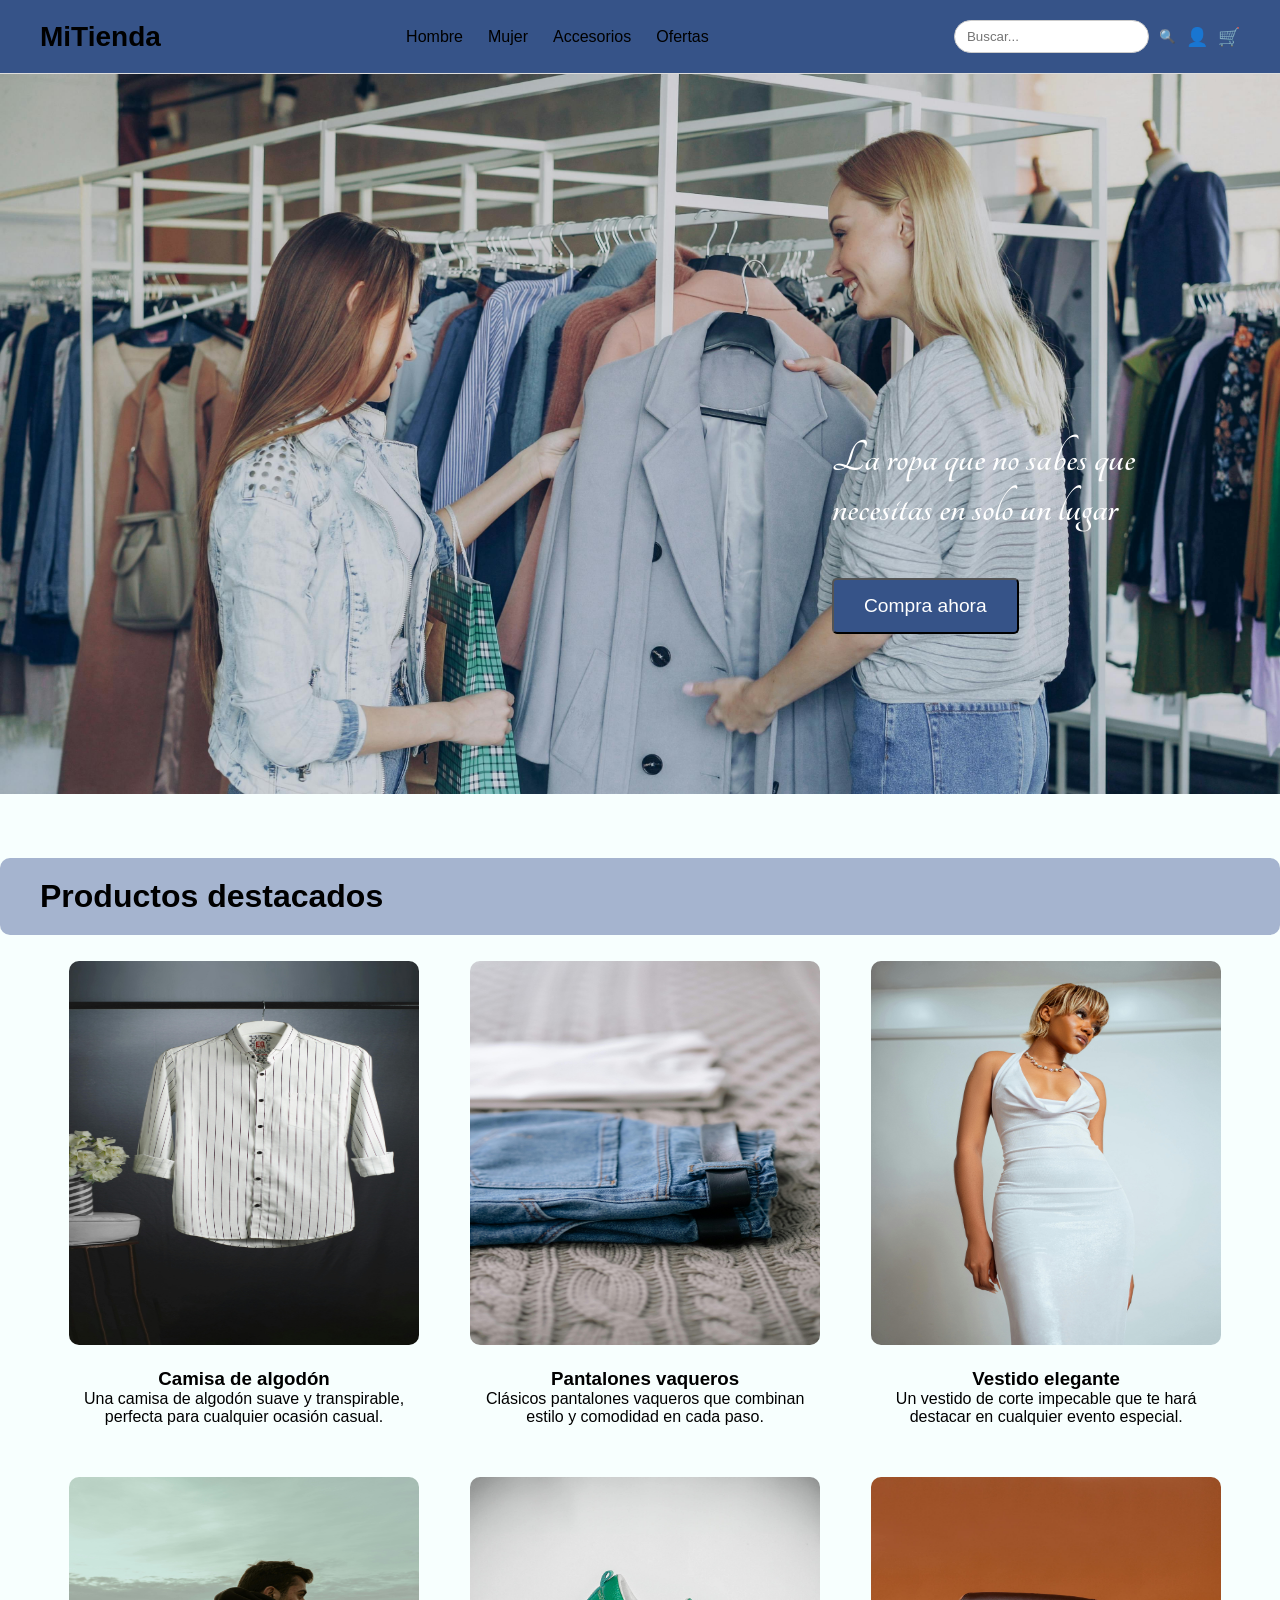
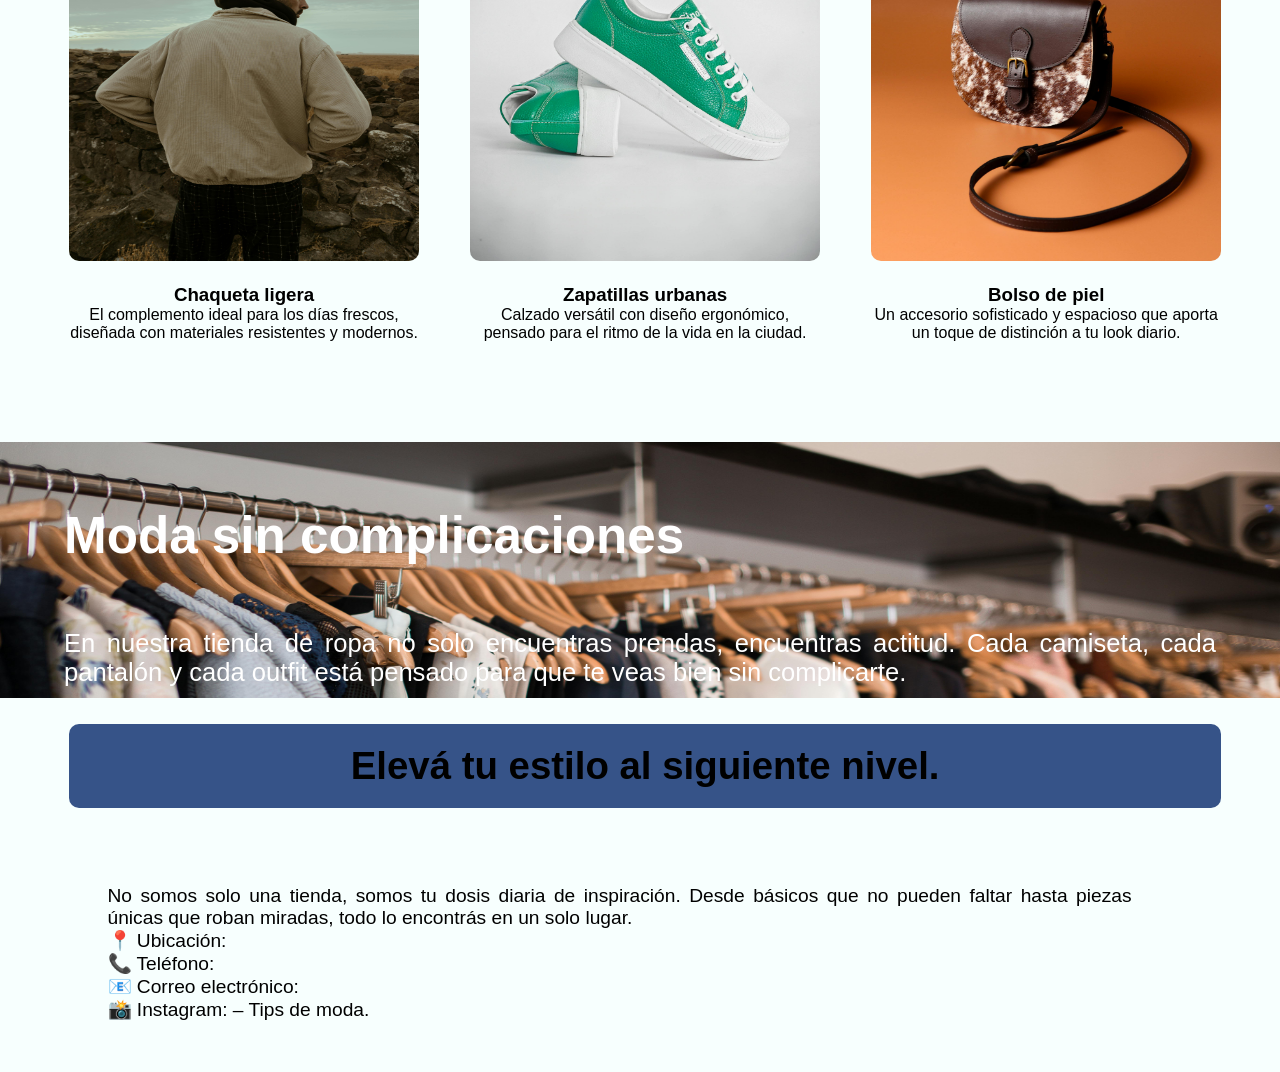
==== tienda_ropa-main/tienda_ropa-main/index.html @ 3872d067 "añadiendo grid" ====
<!DOCTYPE html>
<html lang="en">
<head>
    <title>Tienda de ropa</title>
    <link rel="preconnect" href="https://fonts.googleapis.com">
    <link rel="preconnect" href="https://fonts.gstatic.com" crossorigin>
    <link href="https://fonts.googleapis.com/css2?family=Dancing+Script:wght@400..700&family=Tangerine:wght@400;700&display=swap" rel="stylesheet">
    <link rel="stylesheet" href="styles/styles.css">
</head>
<body>

<header class="barraNavegacion">
    <div class="nav-izquierda">
        <h1 class="logo">MiTienda</h1>
    </div>

    <nav class="nav-centro">
        <a href="#">Hombre</a>
        <a href="#">Mujer</a>
        <a href="#">Accesorios</a>
        <a href="#">Ofertas</a>
    </nav>

    <div class="nav-derecha">
        <input type="text" placeholder="Buscar..." class="buscador">
        <button>🔍</button>
        <span>👤</span>
        <span>🛒</span>
    </div>
</header>
<div class="container_imagen_principal">
        <img src="Imagenes/imagenprincipal.jpg" alt="">
    <h2> La ropa que no sabes que necesitas en solo un lugar  </h2> 
    <button>Compra ahora</button>
    </div>
<div class="container_separador">
    <h2>Productos destacados</h2>
</div>
        
            <div class="container_productos_destacados">
            <div class="producto">
                <img src="Imagenes/Producto1.jpg" alt="Camisa de algodón">
                <h3>Camisa de algodón</h3>
                <p>Una camisa de algodón suave y transpirable, perfecta para cualquier ocasión casual.</p>
            </div>

            <div class="producto">
                <img src="Imagenes/Producto2.jpg" alt="Pantalones vaqueros">
                <h3>Pantalones vaqueros</h3>
                <p>Clásicos pantalones vaqueros que combinan estilo y comodidad en cada paso.</p>
            </div>

            <div class="producto">
                <img src="Imagenes/Producto3.jpg" alt="Vestido elegante">
                <h3>Vestido elegante</h3>
                <p>Un vestido de corte impecable que te hará destacar en cualquier evento especial.</p>
            </div>

            <div class="producto">
                <img src="Imagenes/Producto4.jpg" alt="Chaqueta ligera">
                <h3>Chaqueta ligera</h3>
                <p>El complemento ideal para los días frescos, diseñada con materiales resistentes y modernos.</p>
            </div>

            <div class="producto">
                <img src="Imagenes/Producto5.jpg" alt="Zapatillas urbanas">
                <h3>Zapatillas urbanas</h3>
                <p>Calzado versátil con diseño ergonómico, pensado para el ritmo de la vida en la ciudad.</p>
            </div>

            <div class="producto">
                <img src="Imagenes/Producto6.jpg" alt="Bolso de piel">
                <h3>Bolso de piel</h3>
                <p>Un accesorio sofisticado y espacioso que aporta un toque de distinción a tu look diario.</p>
            </div>
    </div>

    <div class="carrusel"> 

    <div class ="imagenes">
        <ul> 

            <li>
                <img src="Imagenes/Ropa1.jpg" alt="">
                <div class ="texto">
                    <h2>Moda sin complicaciones</h2>
                    <p>En nuestra tienda de ropa no solo encuentras prendas, encuentras actitud. Cada camiseta, cada pantalón y cada outfit está pensado para que te veas bien sin complicarte.</p>
                </div>
            </li>

            <li>
                <img src="Imagenes/Ropa2.jpg" alt="">
                <div class ="texto">
                    <h2>Tu estilo, tu elección</h2>
                    <p>No importa si buscas algo cómodo para el día a día o un look que llame la atención — aquí tienes opciones que van contigo, con tu estilo y con tu forma de ser.</p>
                </div>
            </li>

            <li>
                <img src="Imagenes/Ropa3.jpg" alt="">
                <div class ="texto">
                    <h2>Renueva tu guardarropa</h2>
                    <p>Descubre lo último en moda y renueva tu estilo con prendas que marcan tendencia para cualquier ocasión.</p>
                </div>
            </li>

            <li>
                <img src="Imagenes/Ropa4.jpg" alt="">
                <div class ="texto">
                    <h2>!Descubre tu nuevo estilo!</h2>
                    <p>Encuentra las últimas tendencias en moda para hombres y mujeres.</p>
                </div>
            </li>

        </ul>
    </div>
    </div>
        <div class="container_final">
            <h2>Elevá tu estilo al siguiente nivel.</h2>
        </div> 
        <div class="container_final_informacion">
            <p>No somos solo una tienda, somos tu dosis diaria de inspiración. Desde básicos que no pueden faltar hasta piezas únicas que roban miradas, todo lo encontrás en un solo lugar.</p>
            <li>📍 Ubicación: </li>
            <li>📞 Teléfono: </li>
            <li>📧 Correo electrónico: </li>
            <li>📸 Instagram: – Tips de moda.</li>
        </div> 
</body>
</html>
---- tienda_ropa-main/tienda_ropa-main/styles/styles.css ----
* {
  margin: 0;
  padding: 0;
  box-sizing: border-box;
  font-family: "Arial", Arial, Helvetica, sans-serif;
}

body {
  background-color: #f7fffe;
}

.barraNavegacion {
  display: flex;
  justify-content: space-between;
  flex-wrap: wrap;
  align-items: center;
  padding: 20px 40px;
  background: #365388;
  border-bottom: 1px solid #ddd;
  position: sticky;
  top: 0;
  z-index: 1000;
}
.barraNavegacion .logo {
  font-size: 28px;
  font-weight: bold;
}
.barraNavegacion .nav-centro {
  display: flex;
  gap: 25px;
}
.barraNavegacion .nav-centro a {
  text-decoration: none;
  color: black;
  font-weight: 500;
}
.barraNavegacion .nav-centro a:hover {
  color: #ff4d4d;
}
.barraNavegacion .nav-derecha {
  display: flex;
  align-items: center;
  gap: 10px;
}
.barraNavegacion .nav-derecha .buscador {
  padding: 8px 12px;
  border: 1px solid #ccc;
  border-radius: 20px;
  outline: none;
}
.barraNavegacion .nav-derecha button {
  border: none;
  background: none;
  cursor: pointer;
}
.barraNavegacion .nav-derecha span {
  cursor: pointer;
  font-size: 18px;
}
.container_imagen_principal{
    position: relative;
    display: flex;
    width: auto;
}

.container_imagen_principal img{
    width: 100%;
}
.container_imagen_principal h2{
    position: absolute;
    font-size: 3.7vw;
    font-family: "Tangerine", cursive;
    top: 50%;
    left: 65%;
    margin-right: 7.5vw;
    color: #ffffff;
}
.container_imagen_principal button{
    position: absolute;
    top: 70%;
    left: 65%;
    padding: 15px 30px;
    font-size: 1.5vw;
    background-color: #365388;
    color: #ffffff;
    border-radius: 5px;
    cursor: pointer;
}
.container_imagen_principal button:hover{
    background-color: #a5b4cf;
    transition: all 0.3s ease-in-out;

}

.container_separador{
    background-color: #a5b4cf;
    margin-top: 5vw;
    display: flex;
    border-radius: 10px;
    width: 100%;
    text-align: center;
}
.container_separador h2{
  text-align: center;
    display: flex;
    width: 100%;
    font-size: 2.5vw;
    color: #000000;
    padding: 20px 40px;
}
.container_productos_destacados{
    margin: 2vw 5.4vw 2vw 5.4vw;
    display: grid;
    grid-template-columns: 1fr 1fr 1fr;
    column-gap: 4vw;
    row-gap: 4vw;
    width: 90%;
    text-align: center;
}
.container_producto{
    background-color: #365388;
    width: 30%;
}
.container_productos_destacados img{
    width: 100%;
    height: 30vw;
    border-radius: 10px;
    margin-bottom: 1.5svw;
}
.container_productos_destacados img:hover{
    transform: scale(1.07);
    transition: all 0.3s ease-in-out;
}

.container_productos_destacados h2{
    font-size: 3vw;
    color: #000000;
    margin-bottom: 20px;
}
.carrusel {
  height: 20vw;
  width: 100%;
  margin: 100px auto 0;
  overflow: hidden;
}
.carrusel ul {
  display: flex;
  padding: 0;
  width: 400%;
  animation: carrusel 30s infinite alternate ease-in-out;
}
.carrusel li {
  width: 100%;
  list-style: none;
  position: relative;
}
.carrusel li img {
  width: 100%;
  height:50vw;
}

.texto {
  position: absolute;
  text-align: justify;
  padding: 0 5vw;
  top: 5vw;
  font-size: 2vw;
  color: #ffffff;
}

.texto h2 {
  text-align: justify;
  font-size: 4vw;
  margin-bottom: 5vw;
  color: #ffffff;
}

@keyframes carrusel {
  0% {
    margin-left: 0;
  }
  20% {
    margin-left: 0;
  }
  25% {
    margin-left: -100%;
  }
  45% {
    margin-left: -100%;
  }
  50% {
    margin-left: -200%;
  }
  70% {
    margin-left: -200%;
  }
  75% {
    margin-left: -300%;
  }
  100% {
    margin-left: -300%;
  }
}
.container_final {
  margin: 2vw 5.4vw 0vw;
  position: relative;
  display: flex;
  flex-direction: column;
  width: 90%;
  text-align: center;
  background-color: #365388;
  border-radius: 10px;
  padding: 20px 40px;
}
.container_final h2 {
  font-size: 3vw;
  color: #000000;
}
.container_final_informacion {
  border-radius: 10px;
  margin: 1vw 3.4vw 1vw 3.4vw;
  position: relative;
  display: flex;
  flex-direction: column;
  width: 90%;
  text-align: justify;
  padding-bottom: 3vw;
}
.container_final_informacion p {
  padding: 5vw 5vw 0 5vw;
  font-size: 1.5vw;
  color: #000000;
}
.container_final_informacion li {
  list-style: none;
  padding: 0 5vw;
  font-size: 1.5vw;
  color: #000000;
}
/*# sourceMappingURL=styles.css.map */
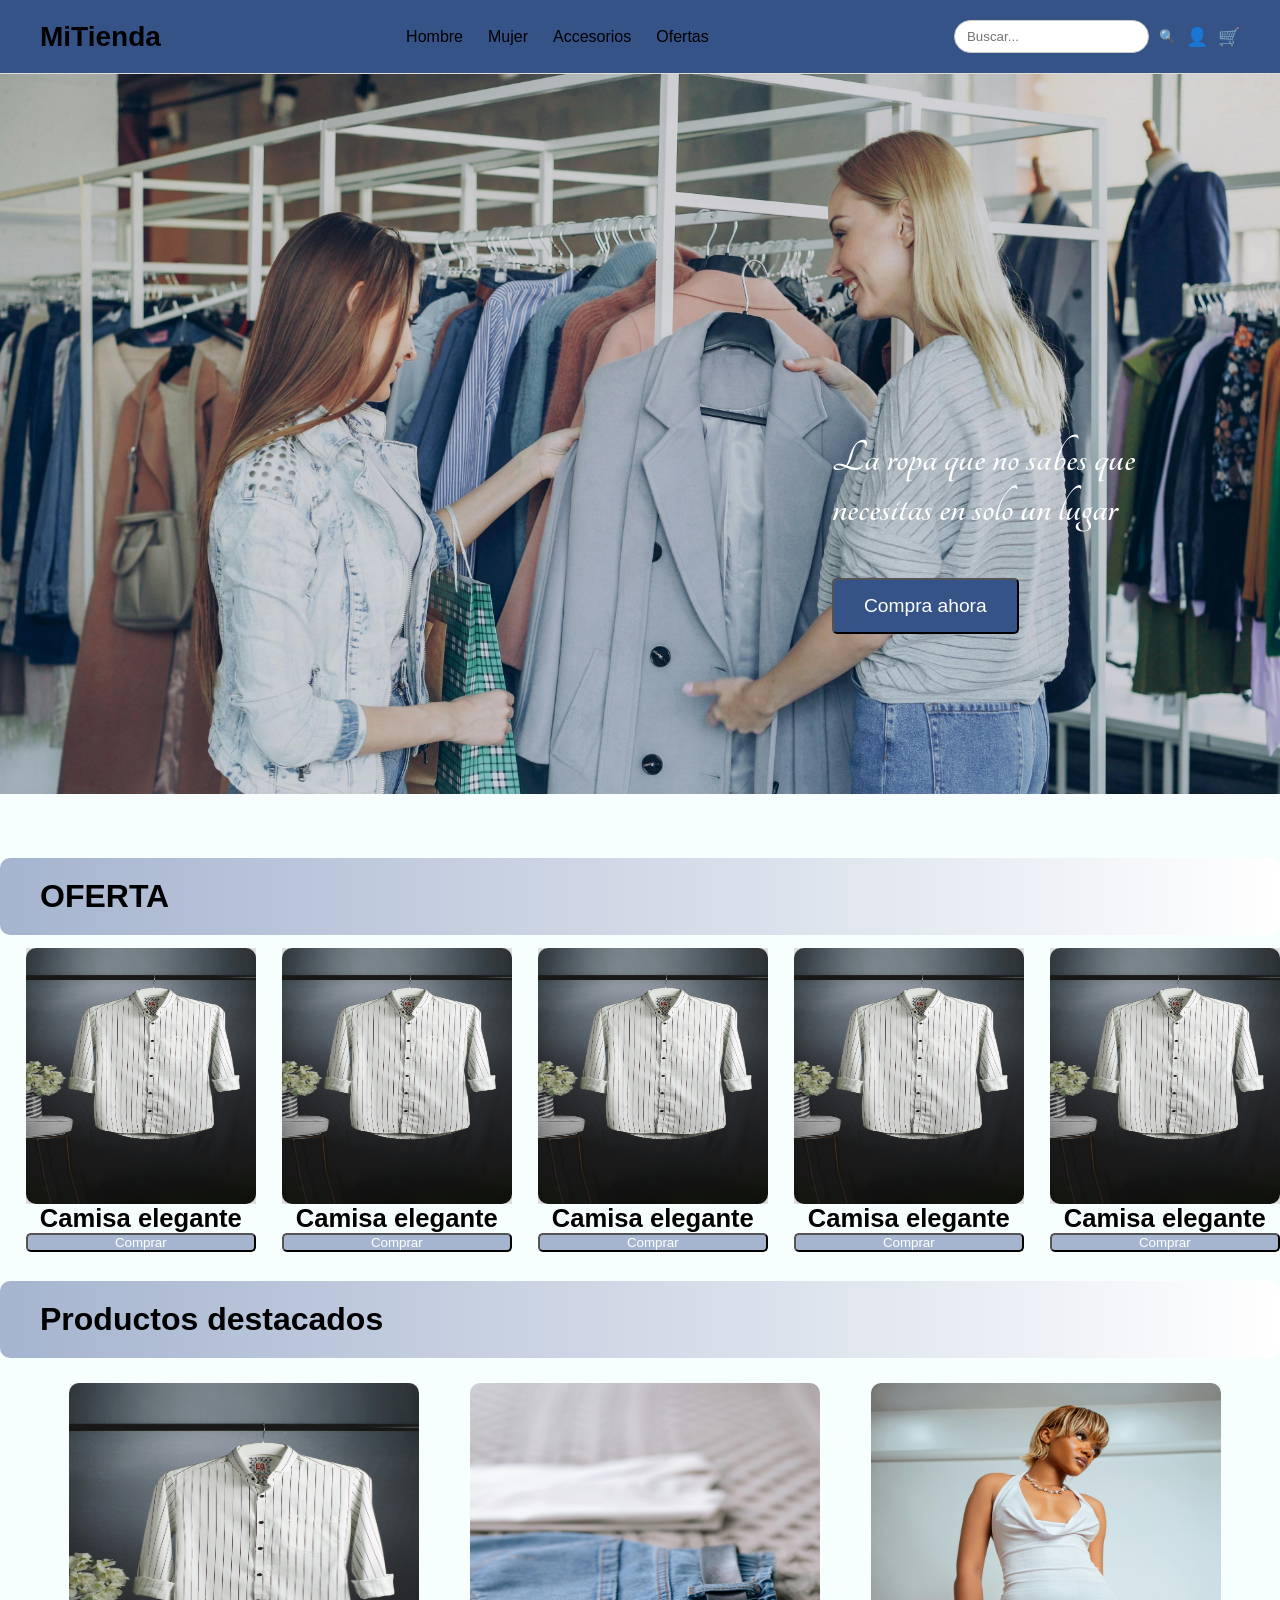
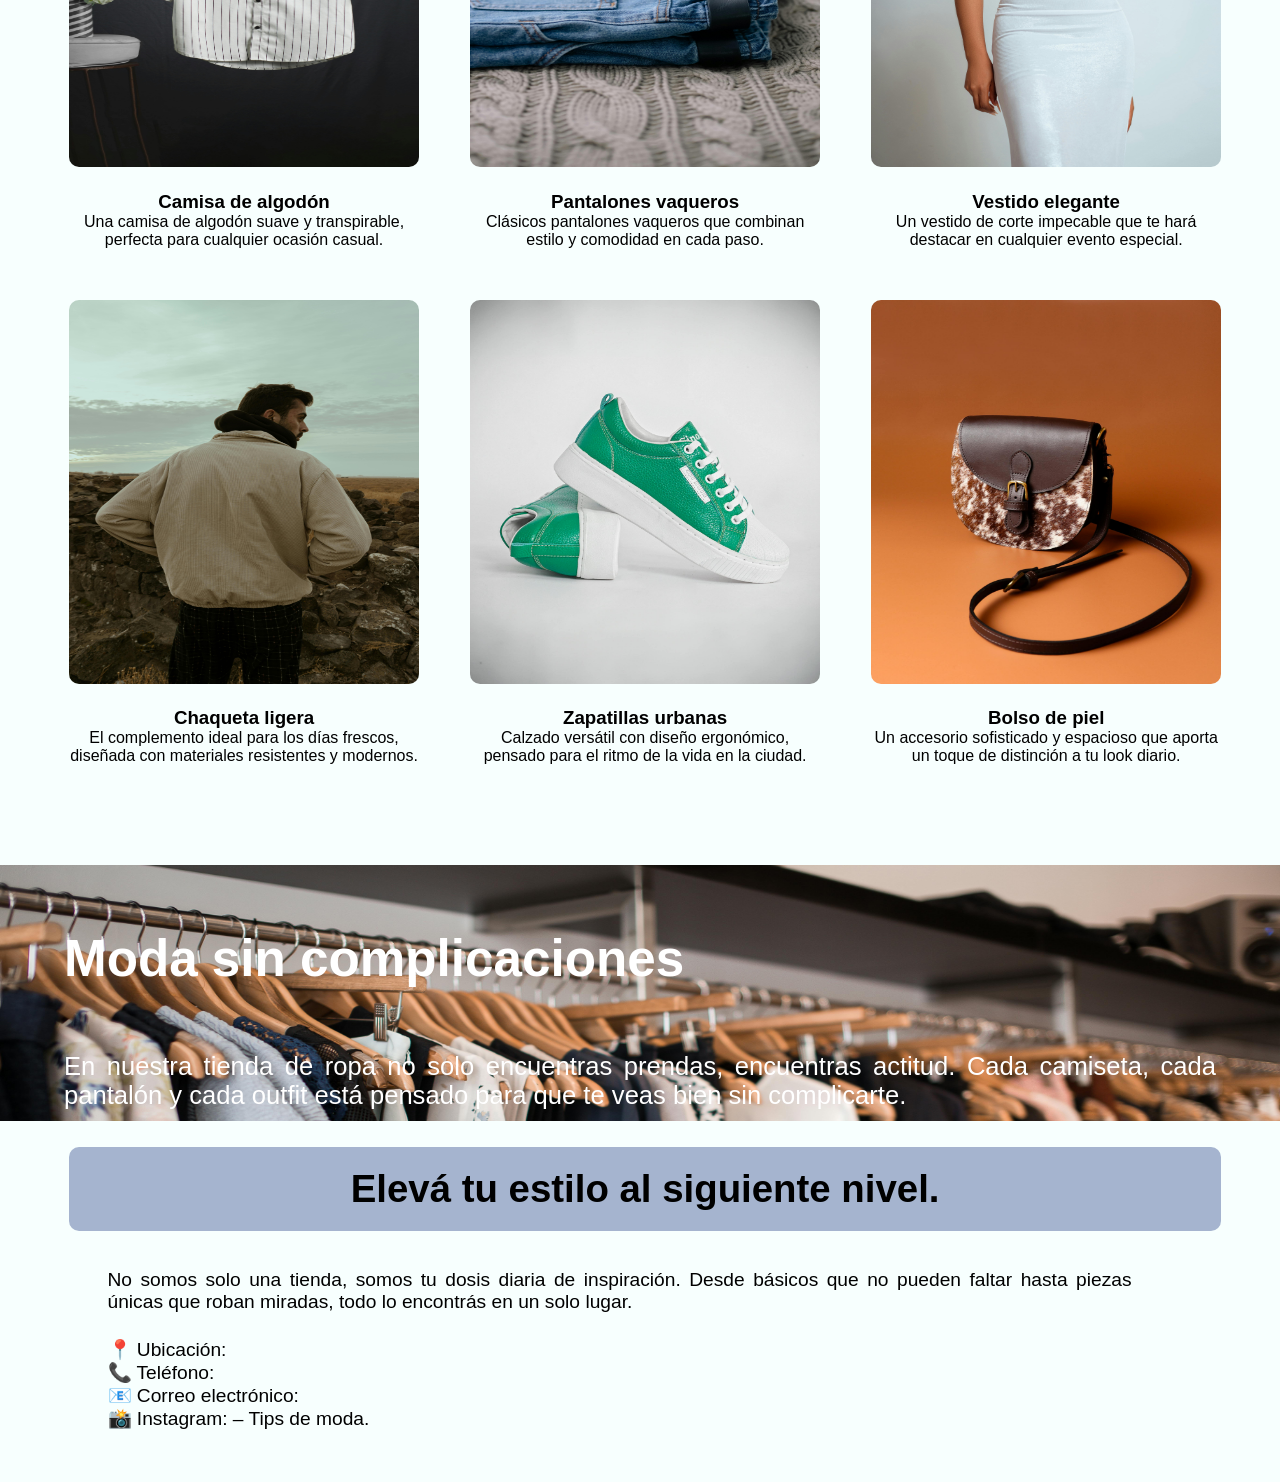
==== commit f265c3df: "Añadir mas estilos" ====
--- a/tienda_ropa-main/tienda_ropa-main/index.html
+++ b/tienda_ropa-main/tienda_ropa-main/index.html
@@ -28,15 +28,59 @@
         <span>🛒</span>
     </div>
 </header>
+    
+</div>
 <div class="container_imagen_principal">
         <img src="Imagenes/imagenprincipal.jpg" alt="">
     <h2> La ropa que no sabes que necesitas en solo un lugar  </h2> 
-    <button>Compra ahora</button>
+        <button>Compra ahora</button>
+        </div>
+        
+        <div class="separador_oferta">
+            <h2> OFERTA </h2>
+        </div>
+        
+        <div class="container_promociones">   
+        <div class = "card">
+        <img src ="Imagenes/Producto1.jpg" alt ="camisa negra">
+        <h2>Camisa elegante</h2>
+        <button>Comprar</button>
+        
+        </div>
+        <div class = "card">
+        <img src ="Imagenes/Producto1.jpg" alt ="camisa negra">
+        <h2>Camisa elegante</h2>
+        <button>Comprar</button>
+        
+        </div>
+        <div class = "card">
+        <img src ="Imagenes/Producto1.jpg" alt ="camisa negra">
+        <h2>Camisa elegante</h2>
+        <button>Comprar</button>
+        
+        </div>
+        <div class = "card">
+        <img src ="Imagenes/Producto1.jpg" alt ="camisa negra">
+        <h2>Camisa elegante</h2>
+        <button>Comprar</button>
+        
+        </div>
+        <div class = "card">
+        <img src ="Imagenes/Producto1.jpg" alt ="camisa negra">
+        <h2>Camisa elegante</h2>
+        <button>Comprar</button>
+        
+        </div>
+   
+        </div>
+        
+
     </div>
-<div class="container_separador">
-    <h2>Productos destacados</h2>
-</div>
+    <div class="container_separador">
+        <h2>Productos destacados</h2>
         
+    </div>
+
             <div class="container_productos_destacados">
             <div class="producto">
                 <img src="Imagenes/Producto1.jpg" alt="Camisa de algodón">
@@ -115,15 +159,17 @@
         </ul>
     </div>
     </div>
-        <div class="container_final">
+        <footer class="container_final">
+            <div class="container_final_tit">
             <h2>Elevá tu estilo al siguiente nivel.</h2>
-        </div> 
+            </div> 
         <div class="container_final_informacion">
             <p>No somos solo una tienda, somos tu dosis diaria de inspiración. Desde básicos que no pueden faltar hasta piezas únicas que roban miradas, todo lo encontrás en un solo lugar.</p>
             <li>📍 Ubicación: </li>
             <li>📞 Teléfono: </li>
             <li>📧 Correo electrónico: </li>
             <li>📸 Instagram: – Tips de moda.</li>
-        </div> 
+        </div>
+        </footer> 
 </body>
 </html>
--- a/tienda_ropa-main/tienda_ropa-main/styles/styles.css
+++ b/tienda_ropa-main/tienda_ropa-main/styles/styles.css
@@ -91,9 +91,57 @@
     transition: all 0.3s ease-in-out;
 
 }
+.separador_oferta h2{
+  display: flex;
+  width: 100%;
+  border-radius: 10px;
+  text-align: center;
+  margin-top: 5vw;
+  padding: 20px 40px;
+  font-size: 2.5vw;
+   background: linear-gradient(to right, #a5b4cf, #ffffff);
+}
+
+.container_promociones{
+display: flex;
+width: 100%;
+height: 20vw;
+margin-bottom: 7vw;
+}
+.container_promociones .card {
+  margin-top: 1vw;
+  margin-bottom: 1vw;
+  margin-left: 2vw;
+  display: flex;
+  background-color: #ddd;
+  width: 20vw;
+  height: 20vw;
+  flex-direction: column;
+}
+.container_promociones .card img{
+  border-radius: 10px;
+  width: 100%;
+  height: 100%;
+}
+.container_promociones h2 {
+  text-align: center;
+  display: block;
+  font-size: 2vw;
+}
+.container_promociones button{
+   background-color: #a5b4cf;
+    color: #ffffff;
+    border-radius: 5px;
+    cursor: pointer;
+}
+.container_promociones button:hover{
+    background-color: #cfd5e0;
+    transition: all 0.3s ease-in-out;
+
+}
 
 .container_separador{
-    background-color: #a5b4cf;
+   background: linear-gradient(to right, #a5b4cf, #ffffff);
     margin-top: 5vw;
     display: flex;
     border-radius: 10px;
@@ -201,14 +249,14 @@
     margin-left: -300%;
   }
 }
-.container_final {
+.container_final_tit {
   margin: 2vw 5.4vw 0vw;
   position: relative;
   display: flex;
   flex-direction: column;
   width: 90%;
   text-align: center;
-  background-color: #365388;
+  background-color: #a5b4cf;
   border-radius: 10px;
   padding: 20px 40px;
 }
@@ -227,7 +275,7 @@
   padding-bottom: 3vw;
 }
 .container_final_informacion p {
-  padding: 5vw 5vw 0 5vw;
+  padding: 2vw 5vw 2vw 5vw;
   font-size: 1.5vw;
   color: #000000;
 }
